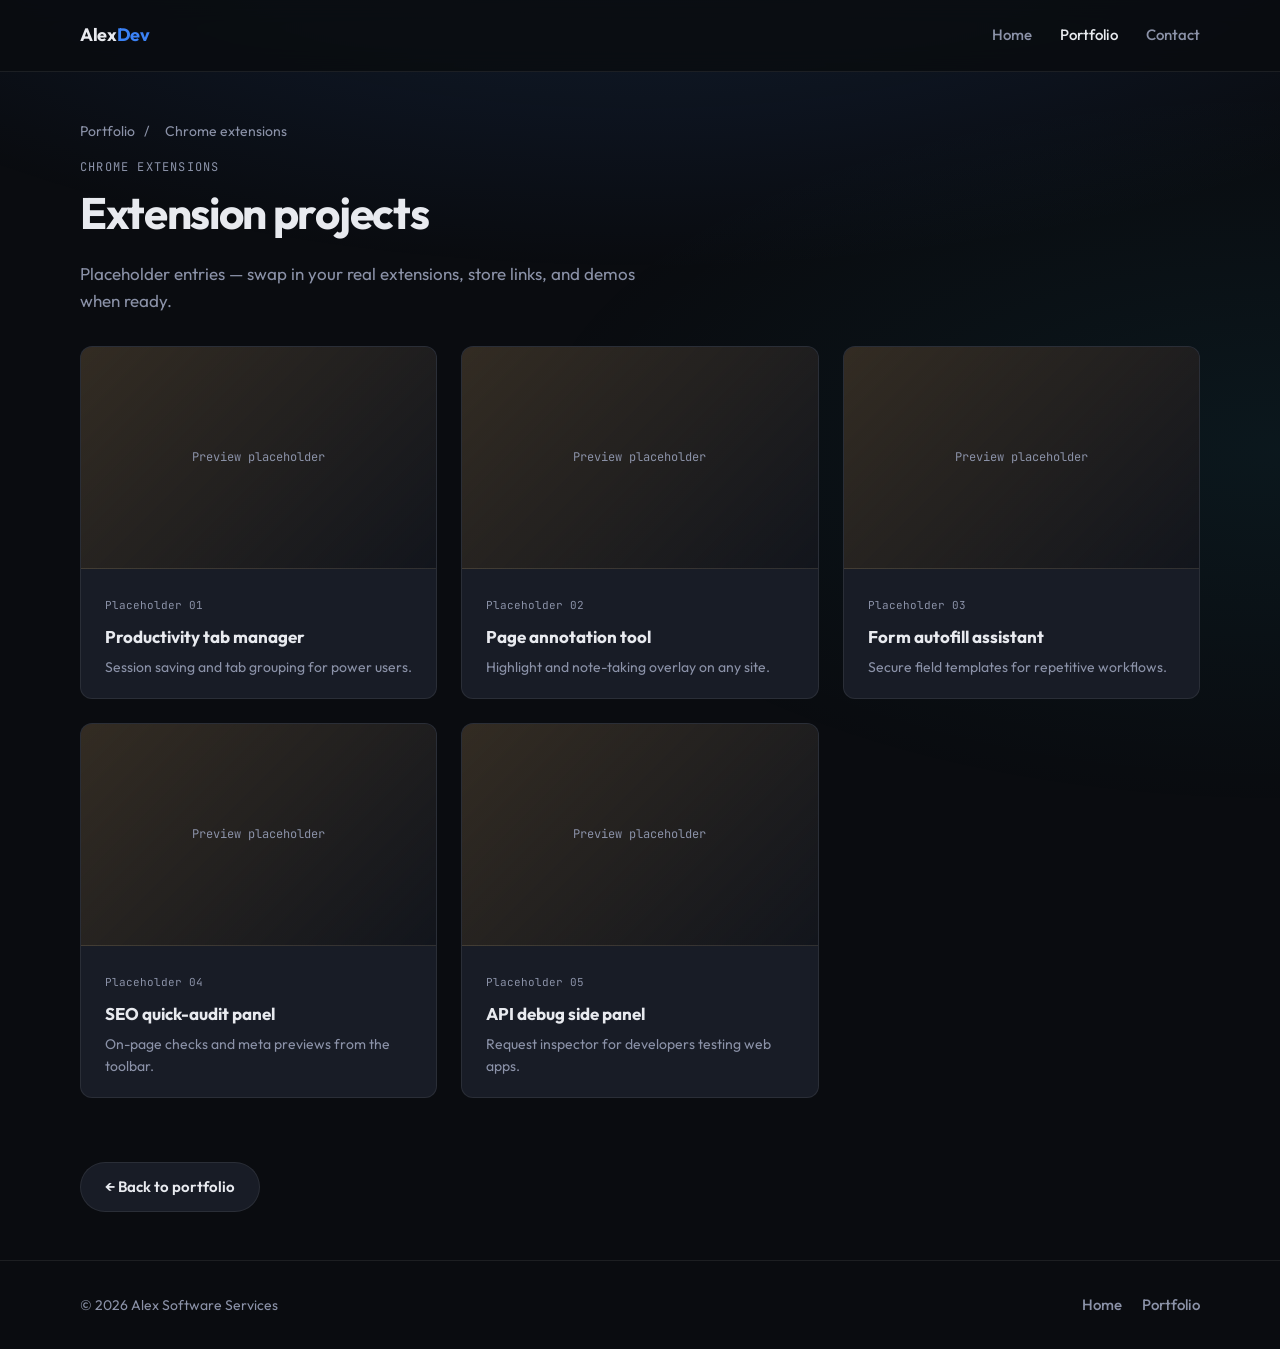
==== portfolio/extensions.html @ 7c5e267d "Add static marketing site for GitHub Pages deployment. Home, portfolio hub, and category galleries p" ====
<!DOCTYPE html>
<html lang="en">
<head>
  <meta charset="UTF-8">
  <meta name="viewport" content="width=device-width, initial-scale=1.0">
  <meta name="description" content="Chrome extension portfolio — Alex Software Services.">
  <title>Chrome Extension Portfolio | Alex Software Services</title>
  <link rel="preconnect" href="https://fonts.googleapis.com">
  <link rel="preconnect" href="https://fonts.gstatic.com" crossorigin>
  <link href="https://fonts.googleapis.com/css2?family=JetBrains+Mono:wght@400;500&family=Outfit:wght@400;500;600;700&display=swap" rel="stylesheet">
  <link rel="stylesheet" href="../css/styles.css">
</head>
<body data-page="portfolio">
  <header class="site-header">
    <div class="container">
      <a href="../" class="logo">Alex<span>Dev</span></a>
      <nav class="nav" aria-label="Main">
        <a href="../" data-nav="home">Home</a>
        <a href="../portfolio.html" data-nav="portfolio">Portfolio</a>
        <a href="../index.html#contact" class="hide-mobile">Contact</a>
      </nav>
    </div>
  </header>

  <main>
    <header class="page-header">
      <div class="container">
        <nav class="breadcrumb" aria-label="Breadcrumb">
          <a href="../portfolio.html">Portfolio</a>
          <span>/</span>
          <span aria-current="page">Chrome extensions</span>
        </nav>
        <p class="section-label">Chrome extensions</p>
        <h1>Extension projects</h1>
        <p>Placeholder entries — swap in your real extensions, store links, and demos when ready.</p>
      </div>
    </header>

    <section class="container portfolio-grid">
      <article class="project-card extensions">
        <div class="project-thumb">Preview placeholder</div>
        <div class="project-body">
          <span class="project-tag">Placeholder 01</span>
          <h3>Productivity tab manager</h3>
          <p>Session saving and tab grouping for power users.</p>
        </div>
      </article>
      <article class="project-card extensions">
        <div class="project-thumb">Preview placeholder</div>
        <div class="project-body">
          <span class="project-tag">Placeholder 02</span>
          <h3>Page annotation tool</h3>
          <p>Highlight and note-taking overlay on any site.</p>
        </div>
      </article>
      <article class="project-card extensions">
        <div class="project-thumb">Preview placeholder</div>
        <div class="project-body">
          <span class="project-tag">Placeholder 03</span>
          <h3>Form autofill assistant</h3>
          <p>Secure field templates for repetitive workflows.</p>
        </div>
      </article>
      <article class="project-card extensions">
        <div class="project-thumb">Preview placeholder</div>
        <div class="project-body">
          <span class="project-tag">Placeholder 04</span>
          <h3>SEO quick-audit panel</h3>
          <p>On-page checks and meta previews from the toolbar.</p>
        </div>
      </article>
      <article class="project-card extensions">
        <div class="project-thumb">Preview placeholder</div>
        <div class="project-body">
          <span class="project-tag">Placeholder 05</span>
          <h3>API debug side panel</h3>
          <p>Request inspector for developers testing web apps.</p>
        </div>
      </article>
    </section>

    <div class="container" style="padding-bottom: 3rem;">
      <a href="../portfolio.html" class="btn btn-secondary">← Back to portfolio</a>
    </div>
  </main>

  <footer class="site-footer">
    <div class="container">
      <p>© <span id="year"></span> Alex Software Services</p>
      <nav class="nav" aria-label="Footer">
        <a href="../">Home</a>
        <a href="../portfolio.html">Portfolio</a>
      </nav>
    </div>
  </footer>

  <script>
    document.getElementById("year").textContent = new Date().getFullYear();
  </script>
  <script src="../js/main.js"></script>
</body>
</html>
---- css/styles.css ----
/* Alex Software Services — GitHub Pages static site */

:root {
  --bg: #0a0c10;
  --bg-elevated: #12151c;
  --bg-card: #181c26;
  --border: rgba(255, 255, 255, 0.08);
  --text: #e8eaef;
  --text-muted: #8b92a8;
  --accent: #3b82f6;
  --accent-soft: rgba(59, 130, 246, 0.15);
  --accent-2: #22d3ee;
  --chrome: #f59e0b;
  --chrome-soft: rgba(245, 158, 11, 0.12);
  --radius: 12px;
  --radius-lg: 20px;
  --font-sans: "Outfit", system-ui, sans-serif;
  --font-mono: "JetBrains Mono", ui-monospace, monospace;
  --max-width: 1120px;
  --header-h: 72px;
}

*,
*::before,
*::after {
  box-sizing: border-box;
}

html {
  scroll-behavior: smooth;
}

body {
  margin: 0;
  font-family: var(--font-sans);
  font-size: 1.0625rem;
  line-height: 1.6;
  color: var(--text);
  background: var(--bg);
  min-height: 100vh;
}

body::before {
  content: "";
  position: fixed;
  inset: 0;
  background:
    radial-gradient(ellipse 80% 50% at 50% -20%, rgba(59, 130, 246, 0.18), transparent),
    radial-gradient(ellipse 60% 40% at 100% 50%, rgba(34, 211, 238, 0.06), transparent);
  pointer-events: none;
  z-index: -1;
}

img {
  max-width: 100%;
  height: auto;
  display: block;
}

a {
  color: var(--accent-2);
  text-decoration: none;
  transition: color 0.2s ease;
}

a:hover {
  color: #fff;
}

.container {
  width: min(100% - 2rem, var(--max-width));
  margin-inline: auto;
}

/* Header */
.site-header {
  position: sticky;
  top: 0;
  z-index: 100;
  height: var(--header-h);
  display: flex;
  align-items: center;
  border-bottom: 1px solid var(--border);
  background: rgba(10, 12, 16, 0.85);
  backdrop-filter: blur(12px);
}

.site-header .container {
  display: flex;
  align-items: center;
  justify-content: space-between;
  gap: 1.5rem;
}

.logo {
  font-weight: 700;
  font-size: 1.125rem;
  color: var(--text);
  letter-spacing: -0.02em;
}

.logo span {
  color: var(--accent);
}

.nav {
  display: flex;
  align-items: center;
  gap: 1.75rem;
}

.nav a {
  color: var(--text-muted);
  font-size: 0.9375rem;
  font-weight: 500;
}

.nav a:hover,
.nav a.active {
  color: var(--text);
}

/* Buttons */
.btn {
  display: inline-flex;
  align-items: center;
  justify-content: center;
  gap: 0.5rem;
  padding: 0.75rem 1.5rem;
  font-family: inherit;
  font-size: 0.9375rem;
  font-weight: 600;
  border-radius: 999px;
  border: none;
  cursor: pointer;
  transition: transform 0.15s ease, box-shadow 0.2s ease, background 0.2s ease;
  text-decoration: none;
}

.btn-primary {
  background: linear-gradient(135deg, var(--accent), #2563eb);
  color: #fff;
  box-shadow: 0 4px 24px rgba(59, 130, 246, 0.35);
}

.btn-primary:hover {
  color: #fff;
  transform: translateY(-1px);
  box-shadow: 0 8px 32px rgba(59, 130, 246, 0.45);
}

.btn-secondary {
  background: var(--bg-card);
  color: var(--text);
  border: 1px solid var(--border);
}

.btn-secondary:hover {
  color: var(--text);
  border-color: rgba(255, 255, 255, 0.2);
  background: var(--bg-elevated);
}

.btn-ghost {
  background: transparent;
  color: var(--text-muted);
  border: 1px solid var(--border);
}

.btn-ghost:hover {
  color: var(--text);
  border-color: rgba(255, 255, 255, 0.18);
}

/* Hero */
.hero {
  padding: 4rem 0 5rem;
}

.hero-grid {
  display: grid;
  gap: 3rem;
  align-items: center;
}

@media (min-width: 900px) {
  .hero-grid {
    grid-template-columns: 1fr auto;
    gap: 4rem;
  }
}

.eyebrow {
  display: inline-flex;
  align-items: center;
  gap: 0.5rem;
  font-family: var(--font-mono);
  font-size: 0.8125rem;
  color: var(--accent-2);
  text-transform: uppercase;
  letter-spacing: 0.08em;
  margin-bottom: 1.25rem;
}

.eyebrow::before {
  content: "";
  width: 8px;
  height: 8px;
  border-radius: 50%;
  background: var(--accent-2);
  box-shadow: 0 0 12px var(--accent-2);
}

.hero h1 {
  font-size: clamp(2.25rem, 5vw, 3.25rem);
  font-weight: 700;
  line-height: 1.15;
  letter-spacing: -0.03em;
  margin: 0 0 1.25rem;
}

.hero h1 .highlight {
  background: linear-gradient(135deg, var(--accent), var(--accent-2));
  -webkit-background-clip: text;
  -webkit-text-fill-color: transparent;
  background-clip: text;
}

.hero-lead {
  font-size: 1.2rem;
  color: var(--text-muted);
  max-width: 36rem;
  margin: 0 0 2rem;
}

.hero-actions {
  display: flex;
  flex-wrap: wrap;
  gap: 1rem;
}

.hero-photo {
  width: min(280px, 100%);
  aspect-ratio: 1;
  border-radius: var(--radius-lg);
  object-fit: cover;
  border: 2px solid var(--border);
  box-shadow: 0 24px 64px rgba(0, 0, 0, 0.4);
}

/* Problem / solution blocks */
.section {
  padding: 4rem 0;
}

.section-label {
  font-family: var(--font-mono);
  font-size: 0.75rem;
  color: var(--accent);
  text-transform: uppercase;
  letter-spacing: 0.1em;
  margin-bottom: 0.75rem;
}

.section h2 {
  font-size: clamp(1.75rem, 3vw, 2.25rem);
  font-weight: 700;
  letter-spacing: -0.02em;
  margin: 0 0 1rem;
}

.section-intro {
  color: var(--text-muted);
  max-width: 40rem;
  margin: 0 0 2.5rem;
}

.problem-grid {
  display: grid;
  gap: 1.25rem;
}

@media (min-width: 700px) {
  .problem-grid {
    grid-template-columns: repeat(2, 1fr);
  }
}

.problem-card {
  background: var(--bg-card);
  border: 1px solid var(--border);
  border-radius: var(--radius);
  padding: 1.5rem 1.75rem;
}

.problem-card h3 {
  font-size: 1.125rem;
  margin: 0 0 0.5rem;
  display: flex;
  align-items: center;
  gap: 0.5rem;
}

.problem-card p {
  margin: 0;
  color: var(--text-muted);
  font-size: 0.975rem;
}

.icon-badge {
  font-size: 1.25rem;
}

.solution-panel {
  background: linear-gradient(145deg, var(--bg-elevated), var(--bg-card));
  border: 1px solid var(--border);
  border-radius: var(--radius-lg);
  padding: 2.5rem;
  margin-top: 2rem;
}

.solution-panel h3 {
  font-size: 1.5rem;
  margin: 0 0 1rem;
}

.solution-panel p {
  color: var(--text-muted);
  margin: 0 0 1.5rem;
  max-width: 52rem;
}

.pill-list {
  display: flex;
  flex-wrap: wrap;
  gap: 0.5rem;
  list-style: none;
  padding: 0;
  margin: 0;
}

.pill-list li {
  font-size: 0.875rem;
  font-weight: 500;
  padding: 0.4rem 0.9rem;
  border-radius: 999px;
  background: var(--accent-soft);
  color: var(--accent-2);
  border: 1px solid rgba(59, 130, 246, 0.25);
}

/* Services */
.services-grid {
  display: grid;
  gap: 1.5rem;
}

@media (min-width: 700px) {
  .services-grid {
    grid-template-columns: repeat(2, 1fr);
  }
}

.service-card {
  background: var(--bg-card);
  border: 1px solid var(--border);
  border-radius: var(--radius-lg);
  padding: 2rem;
  transition: border-color 0.2s ease, transform 0.2s ease;
}

.service-card:hover {
  border-color: rgba(59, 130, 246, 0.35);
  transform: translateY(-2px);
}

.service-card.chrome:hover {
  border-color: rgba(245, 158, 11, 0.35);
}

.service-card .tag {
  font-family: var(--font-mono);
  font-size: 0.6875rem;
  text-transform: uppercase;
  letter-spacing: 0.08em;
  color: var(--accent);
  margin-bottom: 0.75rem;
}

.service-card.chrome .tag {
  color: var(--chrome);
}

.service-card h3 {
  font-size: 1.35rem;
  margin: 0 0 0.75rem;
}

.service-card p {
  color: var(--text-muted);
  margin: 0 0 1.25rem;
  font-size: 0.975rem;
}

/* CTA band */
.cta-band {
  text-align: center;
  padding: 4rem 2rem;
  background: var(--bg-elevated);
  border: 1px solid var(--border);
  border-radius: var(--radius-lg);
  margin: 2rem 0 4rem;
}

.cta-band h2 {
  font-size: clamp(1.5rem, 3vw, 2rem);
  margin: 0 0 0.75rem;
}

.cta-band p {
  color: var(--text-muted);
  margin: 0 0 1.75rem;
  max-width: 32rem;
  margin-inline: auto;
}

/* Portfolio hub */
.page-header {
  padding: 3rem 0 2rem;
}

.page-header h1 {
  font-size: clamp(2rem, 4vw, 2.75rem);
  font-weight: 700;
  letter-spacing: -0.03em;
  margin: 0 0 0.75rem;
}

.page-header p {
  color: var(--text-muted);
  margin: 0;
  max-width: 36rem;
}

.category-grid {
  display: grid;
  gap: 1.5rem;
  padding: 2rem 0 4rem;
}

@media (min-width: 700px) {
  .category-grid {
    grid-template-columns: repeat(2, 1fr);
  }
}

.category-card {
  display: flex;
  flex-direction: column;
  background: var(--bg-card);
  border: 1px solid var(--border);
  border-radius: var(--radius-lg);
  padding: 2.25rem;
  color: inherit;
  transition: border-color 0.2s ease, transform 0.2s ease, box-shadow 0.2s ease;
}

.category-card:hover {
  color: inherit;
  transform: translateY(-3px);
  box-shadow: 0 16px 48px rgba(0, 0, 0, 0.25);
}

.category-card.websites:hover {
  border-color: rgba(59, 130, 246, 0.4);
}

.category-card.extensions:hover {
  border-color: rgba(245, 158, 11, 0.4);
}

.category-card .icon {
  font-size: 2.5rem;
  margin-bottom: 1rem;
}

.category-card h2 {
  font-size: 1.5rem;
  margin: 0 0 0.5rem;
}

.category-card p {
  color: var(--text-muted);
  margin: 0 0 1.5rem;
  flex: 1;
}

.category-card .arrow {
  font-weight: 600;
  font-size: 0.9375rem;
  color: var(--accent-2);
}

.category-card.extensions .arrow {
  color: var(--chrome);
}

/* Portfolio items grid */
.breadcrumb {
  font-size: 0.875rem;
  color: var(--text-muted);
  margin-bottom: 1rem;
}

.breadcrumb a {
  color: var(--text-muted);
}

.breadcrumb a:hover {
  color: var(--text);
}

.breadcrumb span {
  margin: 0 0.4rem;
}

.portfolio-grid {
  display: grid;
  gap: 1.5rem;
  padding-bottom: 4rem;
}

@media (min-width: 600px) {
  .portfolio-grid {
    grid-template-columns: repeat(2, 1fr);
  }
}

@media (min-width: 900px) {
  .portfolio-grid {
    grid-template-columns: repeat(3, 1fr);
  }
}

.project-card {
  background: var(--bg-card);
  border: 1px solid var(--border);
  border-radius: var(--radius);
  overflow: hidden;
  transition: border-color 0.2s ease;
}

.project-card:hover {
  border-color: rgba(255, 255, 255, 0.15);
}

.project-thumb {
  aspect-ratio: 16 / 10;
  background: linear-gradient(135deg, var(--bg-elevated), var(--bg));
  display: flex;
  align-items: center;
  justify-content: center;
  font-family: var(--font-mono);
  font-size: 0.75rem;
  color: var(--text-muted);
  border-bottom: 1px solid var(--border);
}

.project-card.websites .project-thumb {
  background: linear-gradient(135deg, rgba(59, 130, 246, 0.12), var(--bg-elevated));
}

.project-card.extensions .project-thumb {
  background: linear-gradient(135deg, rgba(245, 158, 11, 0.12), var(--bg-elevated));
}

.project-body {
  padding: 1.25rem 1.5rem;
}

.project-body h3 {
  font-size: 1.0625rem;
  margin: 0 0 0.35rem;
}

.project-body p {
  margin: 0;
  font-size: 0.875rem;
  color: var(--text-muted);
}

.project-tag {
  display: inline-block;
  font-family: var(--font-mono);
  font-size: 0.6875rem;
  color: var(--text-muted);
  margin-bottom: 0.5rem;
}

/* Footer */
.site-footer {
  border-top: 1px solid var(--border);
  padding: 2rem 0;
  margin-top: auto;
}

.site-footer .container {
  display: flex;
  flex-wrap: wrap;
  align-items: center;
  justify-content: space-between;
  gap: 1rem;
}

.site-footer p {
  margin: 0;
  font-size: 0.875rem;
  color: var(--text-muted);
}

.site-footer .nav {
  gap: 1.25rem;
}

/* Utilities */
.text-center {
  text-align: center;
}

.mt-0 {
  margin-top: 0;
}

.sr-only {
  position: absolute;
  width: 1px;
  height: 1px;
  padding: 0;
  margin: -1px;
  overflow: hidden;
  clip: rect(0, 0, 0, 0);
  border: 0;
}

@media (max-width: 640px) {
  .nav .hide-mobile {
    display: none;
  }

  .hero {
    padding-top: 2.5rem;
  }
}
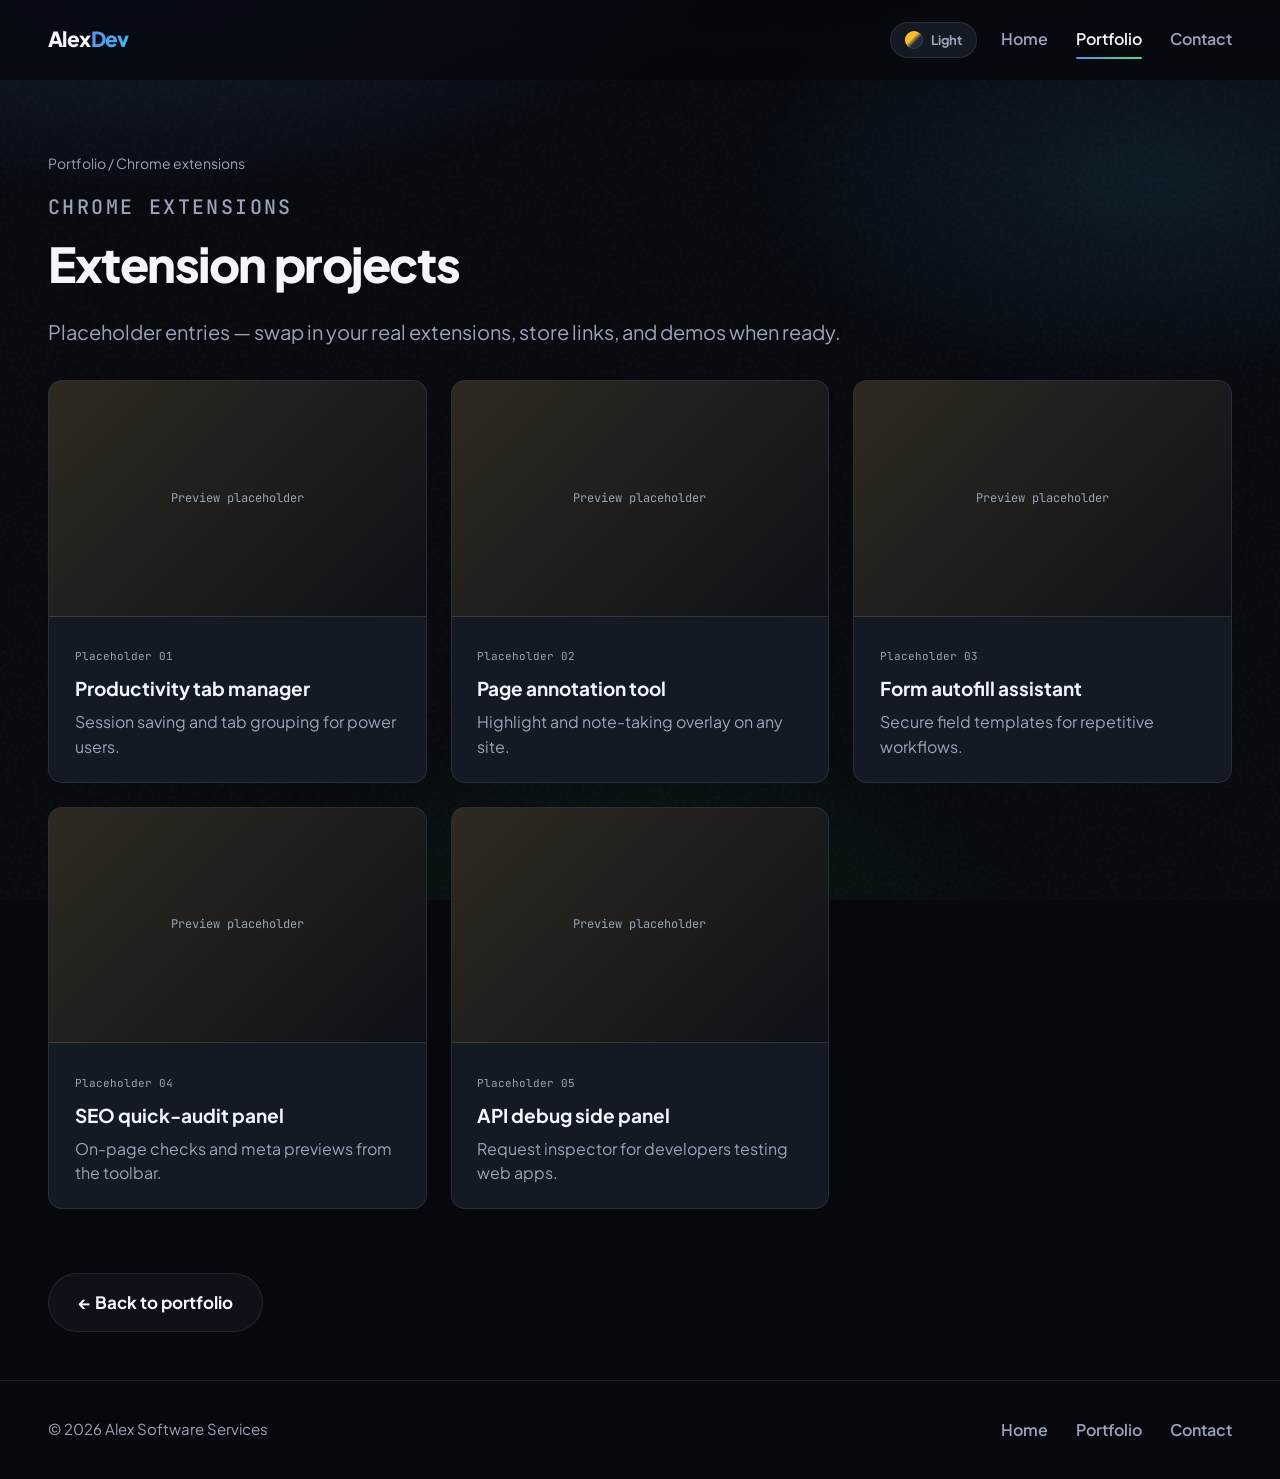
==== commit 7d810db9: "Add premium redesign, contact page, email modal, and theme toggle. Green contact CTAs open a copy-to" ====
--- a/portfolio/extensions.html
+++ b/portfolio/extensions.html
@@ -5,26 +5,38 @@
   <meta name="viewport" content="width=device-width, initial-scale=1.0">
   <meta name="description" content="Chrome extension portfolio — Alex Software Services.">
   <title>Chrome Extension Portfolio | Alex Software Services</title>
+  <script>
+    (function () {
+      var t = localStorage.getItem("alexdev-theme");
+      if (t) document.documentElement.setAttribute("data-theme", t);
+    })();
+  </script>
   <link rel="preconnect" href="https://fonts.googleapis.com">
   <link rel="preconnect" href="https://fonts.gstatic.com" crossorigin>
-  <link href="https://fonts.googleapis.com/css2?family=JetBrains+Mono:wght@400;500&family=Outfit:wght@400;500;600;700&display=swap" rel="stylesheet">
+  <link href="https://fonts.googleapis.com/css2?family=JetBrains+Mono:wght@400;500&family=Plus+Jakarta+Sans:wght@400;500;600;700;800&display=swap" rel="stylesheet">
   <link rel="stylesheet" href="../css/styles.css">
 </head>
 <body data-page="portfolio">
   <header class="site-header">
-    <div class="container">
+    <div class="container header-inner">
       <a href="../" class="logo">Alex<span>Dev</span></a>
-      <nav class="nav" aria-label="Main">
-        <a href="../" data-nav="home">Home</a>
-        <a href="../portfolio.html" data-nav="portfolio">Portfolio</a>
-        <a href="../index.html#contact" class="hide-mobile">Contact</a>
-      </nav>
+      <div class="header-actions">
+        <button type="button" class="theme-toggle" aria-label="Toggle light or dark mode" aria-pressed="false">
+          <span class="theme-toggle-icon" aria-hidden="true"></span>
+          <span class="theme-toggle-label">Light</span>
+        </button>
+        <nav class="nav" aria-label="Main">
+          <a href="../" data-nav="home">Home</a>
+          <a href="../portfolio.html" data-nav="portfolio">Portfolio</a>
+          <a href="../contact.html" data-nav="contact">Contact</a>
+        </nav>
+      </div>
     </div>
   </header>
 
   <main>
     <header class="page-header">
-      <div class="container">
+      <div class="container reveal">
         <nav class="breadcrumb" aria-label="Breadcrumb">
           <a href="../portfolio.html">Portfolio</a>
           <span>/</span>
@@ -37,7 +49,7 @@
     </header>
 
     <section class="container portfolio-grid">
-      <article class="project-card extensions">
+      <article class="project-card extensions reveal">
         <div class="project-thumb">Preview placeholder</div>
         <div class="project-body">
           <span class="project-tag">Placeholder 01</span>
@@ -45,7 +57,7 @@
           <p>Session saving and tab grouping for power users.</p>
         </div>
       </article>
-      <article class="project-card extensions">
+      <article class="project-card extensions reveal reveal-delay-1">
         <div class="project-thumb">Preview placeholder</div>
         <div class="project-body">
           <span class="project-tag">Placeholder 02</span>
@@ -53,7 +65,7 @@
           <p>Highlight and note-taking overlay on any site.</p>
         </div>
       </article>
-      <article class="project-card extensions">
+      <article class="project-card extensions reveal reveal-delay-1">
         <div class="project-thumb">Preview placeholder</div>
         <div class="project-body">
           <span class="project-tag">Placeholder 03</span>
@@ -61,7 +73,7 @@
           <p>Secure field templates for repetitive workflows.</p>
         </div>
       </article>
-      <article class="project-card extensions">
+      <article class="project-card extensions reveal reveal-delay-2">
         <div class="project-thumb">Preview placeholder</div>
         <div class="project-body">
           <span class="project-tag">Placeholder 04</span>
@@ -69,7 +81,7 @@
           <p>On-page checks and meta previews from the toolbar.</p>
         </div>
       </article>
-      <article class="project-card extensions">
+      <article class="project-card extensions reveal reveal-delay-2">
         <div class="project-thumb">Preview placeholder</div>
         <div class="project-body">
           <span class="project-tag">Placeholder 05</span>
@@ -80,7 +92,7 @@
     </section>
 
     <div class="container" style="padding-bottom: 3rem;">
-      <a href="../portfolio.html" class="btn btn-secondary">← Back to portfolio</a>
+      <a href="../portfolio.html" class="btn btn-secondary reveal">← Back to portfolio</a>
     </div>
   </main>
 
@@ -90,13 +102,29 @@
       <nav class="nav" aria-label="Footer">
         <a href="../">Home</a>
         <a href="../portfolio.html">Portfolio</a>
+        <a href="../contact.html">Contact</a>
       </nav>
     </div>
   </footer>
+
+  <div id="email-modal" class="modal" aria-hidden="true" role="dialog" aria-labelledby="modal-title">
+    <div class="modal-backdrop" data-close-modal></div>
+    <div class="modal-dialog">
+      <button type="button" class="modal-close" data-close-modal aria-label="Close">×</button>
+      <p class="modal-eyebrow">Let's build</p>
+      <h2 id="modal-title" class="modal-title">Your email client is ready</h2>
+      <p class="modal-desc">Copy my address below or paste it into your favorite mail app.</p>
+      <div class="modal-email-row">
+        <span class="modal-email">hello@alexsoftwareservices.com</span>
+        <button type="button" class="btn btn-green modal-copy">Copy to clipboard</button>
+      </div>
+    </div>
+  </div>
 
   <script>
     document.getElementById("year").textContent = new Date().getFullYear();
   </script>
   <script src="../js/main.js"></script>
+  <script src="../js/site.js"></script>
 </body>
 </html>
--- a/css/styles.css
+++ b/css/styles.css
@@ -1,23 +1,71 @@
-/* Alex Software Services — GitHub Pages static site */
-
-:root {
-  --bg: #0a0c10;
-  --bg-elevated: #12151c;
-  --bg-card: #181c26;
-  --border: rgba(255, 255, 255, 0.08);
-  --text: #e8eaef;
-  --text-muted: #8b92a8;
-  --accent: #3b82f6;
-  --accent-soft: rgba(59, 130, 246, 0.15);
-  --accent-2: #22d3ee;
+/* Alex Software Services — premium static site */
+
+/* —— Dark theme (default) —— */
+:root,
+[data-theme="dark"] {
+  --bg: #06080d;
+  --bg-elevated: #0e1118;
+  --bg-card: #141a24;
+  --bg-card-hover: #1a2230;
+  --border: rgba(255, 255, 255, 0.09);
+  --border-strong: rgba(255, 255, 255, 0.14);
+  --text: #f4f6fb;
+  --text-muted: #9aa3b8;
+  --accent: #5b8def;
+  --accent-2: #38bdf8;
+  --accent-soft: rgba(91, 141, 239, 0.14);
   --chrome: #f59e0b;
   --chrome-soft: rgba(245, 158, 11, 0.12);
-  --radius: 12px;
-  --radius-lg: 20px;
-  --font-sans: "Outfit", system-ui, sans-serif;
+  --green: #22c55e;
+  --green-bright: #4ade80;
+  --green-dark: #14532d;
+  --green-glow: rgba(34, 197, 94, 0.45);
+  --shadow: rgba(0, 0, 0, 0.5);
+  --header-bg: rgba(6, 8, 13, 0.82);
+  --mesh-1: rgba(91, 141, 239, 0.2);
+  --mesh-2: rgba(34, 197, 94, 0.08);
+  --mesh-3: rgba(56, 189, 248, 0.1);
+  --grain-opacity: 0.04;
+}
+
+/* —— Light theme —— */
+[data-theme="light"] {
+  --bg: #f6f8fc;
+  --bg-elevated: #ffffff;
+  --bg-card: #ffffff;
+  --bg-card-hover: #f0f4fa;
+  --border: rgba(15, 23, 42, 0.1);
+  --border-strong: rgba(15, 23, 42, 0.16);
+  --text: #0f172a;
+  --text-muted: #475569;
+  --accent: #2563eb;
+  --accent-2: #0284c7;
+  --accent-soft: rgba(37, 99, 235, 0.1);
+  --chrome: #d97706;
+  --chrome-soft: rgba(217, 119, 6, 0.1);
+  --green: #16a34a;
+  --green-bright: #22c55e;
+  --green-dark: #052e16;
+  --green-glow: rgba(22, 163, 74, 0.35);
+  --shadow: rgba(15, 23, 42, 0.12);
+  --header-bg: rgba(246, 248, 252, 0.88);
+  --mesh-1: rgba(37, 99, 235, 0.12);
+  --mesh-2: rgba(22, 163, 74, 0.08);
+  --mesh-3: rgba(2, 132, 199, 0.08);
+  --grain-opacity: 0.03;
+}
+
+:root {
+  --radius: 14px;
+  --radius-lg: 22px;
+  --radius-xl: 28px;
+  --font-sans: "Plus Jakarta Sans", system-ui, sans-serif;
   --font-mono: "JetBrains Mono", ui-monospace, monospace;
-  --max-width: 1120px;
-  --header-h: 72px;
+  --page-padding: clamp(1.25rem, 4vw, 3rem);
+  --max-width: 1440px;
+  --header-h: 80px;
+  --ease-out: cubic-bezier(0.22, 1, 0.36, 1);
+  --ease-spring: cubic-bezier(0.34, 1.56, 0.64, 1);
 }
 
 *,
@@ -33,20 +81,34 @@
 body {
   margin: 0;
   font-family: var(--font-sans);
-  font-size: 1.0625rem;
-  line-height: 1.6;
+  font-size: 1.125rem;
+  line-height: 1.65;
   color: var(--text);
   background: var(--bg);
   min-height: 100vh;
-}
-
+  transition: background 0.4s ease, color 0.4s ease;
+}
+
+/* Ambient background */
 body::before {
   content: "";
   position: fixed;
   inset: 0;
   background:
-    radial-gradient(ellipse 80% 50% at 50% -20%, rgba(59, 130, 246, 0.18), transparent),
-    radial-gradient(ellipse 60% 40% at 100% 50%, rgba(34, 211, 238, 0.06), transparent);
+    radial-gradient(ellipse 90% 60% at 10% -10%, var(--mesh-1), transparent 55%),
+    radial-gradient(ellipse 70% 50% at 90% 20%, var(--mesh-3), transparent 50%),
+    radial-gradient(ellipse 60% 40% at 50% 100%, var(--mesh-2), transparent 55%);
+  pointer-events: none;
+  z-index: -2;
+  transition: opacity 0.4s ease;
+}
+
+body::after {
+  content: "";
+  position: fixed;
+  inset: 0;
+  opacity: var(--grain-opacity);
+  background-image: url("data:image/svg+xml,%3Csvg viewBox='0 0 256 256' xmlns='http://www.w3.org/2000/svg'%3E%3Cfilter id='n'%3E%3CfeTurbulence type='fractalNoise' baseFrequency='0.9' numOctaves='4' stitchTiles='stitch'/%3E%3C/filter%3E%3Crect width='100%25' height='100%25' filter='url(%23n)'/%3E%3C/svg%3E");
   pointer-events: none;
   z-index: -1;
 }
@@ -64,55 +126,97 @@
 }
 
 a:hover {
-  color: #fff;
+  color: var(--accent);
 }
 
 .container {
-  width: min(100% - 2rem, var(--max-width));
+  width: 100%;
+  max-width: var(--max-width);
   margin-inline: auto;
-}
-
-/* Header */
+  padding-inline: var(--page-padding);
+}
+
+main {
+  width: 100%;
+}
+
+/* —— Header —— */
 .site-header {
   position: sticky;
   top: 0;
-  z-index: 100;
+  z-index: 200;
   height: var(--header-h);
   display: flex;
   align-items: center;
-  border-bottom: 1px solid var(--border);
-  background: rgba(10, 12, 16, 0.85);
-  backdrop-filter: blur(12px);
-}
-
-.site-header .container {
+  border-bottom: 1px solid transparent;
+  background: var(--header-bg);
+  backdrop-filter: blur(16px) saturate(1.2);
+  transition: border-color 0.3s ease, box-shadow 0.3s ease, background 0.4s ease;
+}
+
+.site-header.is-scrolled {
+  border-color: var(--border);
+  box-shadow: 0 8px 32px var(--shadow);
+}
+
+.header-inner {
   display: flex;
   align-items: center;
   justify-content: space-between;
   gap: 1.5rem;
+  width: 100%;
 }
 
 .logo {
-  font-weight: 700;
-  font-size: 1.125rem;
+  font-weight: 800;
+  font-size: 1.3rem;
   color: var(--text);
-  letter-spacing: -0.02em;
+  letter-spacing: -0.03em;
+  transition: transform 0.3s var(--ease-out);
+}
+
+.logo:hover {
+  color: var(--text);
+  transform: scale(1.02);
 }
 
 .logo span {
-  color: var(--accent);
+  background: linear-gradient(135deg, var(--accent), var(--accent-2));
+  -webkit-background-clip: text;
+  -webkit-text-fill-color: transparent;
+  background-clip: text;
+}
+
+.header-actions {
+  display: flex;
+  align-items: center;
+  gap: clamp(0.75rem, 2vw, 1.5rem);
 }
 
 .nav {
   display: flex;
   align-items: center;
-  gap: 1.75rem;
+  gap: clamp(1rem, 2.5vw, 1.75rem);
 }
 
 .nav a {
   color: var(--text-muted);
-  font-size: 0.9375rem;
-  font-weight: 500;
+  font-size: 1rem;
+  font-weight: 600;
+  position: relative;
+  padding: 0.25rem 0;
+}
+
+.nav a::after {
+  content: "";
+  position: absolute;
+  left: 0;
+  bottom: -2px;
+  width: 0;
+  height: 2px;
+  background: linear-gradient(90deg, var(--accent), var(--green-bright));
+  border-radius: 2px;
+  transition: width 0.3s var(--ease-out);
 }
 
 .nav a:hover,
@@ -120,45 +224,132 @@
   color: var(--text);
 }
 
-/* Buttons */
+.nav a:hover::after,
+.nav a.active::after {
+  width: 100%;
+}
+
+/* Theme toggle */
+.theme-toggle {
+  display: inline-flex;
+  align-items: center;
+  gap: 0.45rem;
+  padding: 0.5rem 0.9rem;
+  font-family: inherit;
+  font-size: 0.8125rem;
+  font-weight: 700;
+  color: var(--text-muted);
+  background: var(--bg-card);
+  border: 1px solid var(--border);
+  border-radius: 999px;
+  cursor: pointer;
+  transition: border-color 0.25s ease, color 0.25s ease, transform 0.25s var(--ease-out), box-shadow 0.25s ease;
+}
+
+.theme-toggle:hover {
+  color: var(--text);
+  border-color: var(--border-strong);
+  transform: translateY(-1px);
+  box-shadow: 0 4px 16px var(--shadow);
+}
+
+.theme-toggle-icon {
+  width: 18px;
+  height: 18px;
+  border-radius: 50%;
+  background: linear-gradient(135deg, #fbbf24 40%, #1e293b 60%);
+  box-shadow: inset 0 0 0 1px var(--border);
+}
+
+[data-theme="light"] .theme-toggle-icon {
+  background: linear-gradient(135deg, #fde68a 30%, #38bdf8 70%);
+}
+
+/* —— Buttons —— */
 .btn {
   display: inline-flex;
   align-items: center;
   justify-content: center;
   gap: 0.5rem;
-  padding: 0.75rem 1.5rem;
+  padding: 0.9rem 1.85rem;
   font-family: inherit;
-  font-size: 0.9375rem;
-  font-weight: 600;
+  font-size: 1.0625rem;
+  font-weight: 700;
   border-radius: 999px;
   border: none;
   cursor: pointer;
-  transition: transform 0.15s ease, box-shadow 0.2s ease, background 0.2s ease;
   text-decoration: none;
+  transition:
+    transform 0.25s var(--ease-out),
+    box-shadow 0.3s ease,
+    background 0.3s ease,
+    color 0.2s ease;
+}
+
+.btn:active {
+  transform: scale(0.98);
 }
 
 .btn-primary {
-  background: linear-gradient(135deg, var(--accent), #2563eb);
+  background: linear-gradient(135deg, var(--accent), #3b6fd4);
   color: #fff;
-  box-shadow: 0 4px 24px rgba(59, 130, 246, 0.35);
+  box-shadow: 0 4px 28px rgba(91, 141, 239, 0.4);
 }
 
 .btn-primary:hover {
   color: #fff;
-  transform: translateY(-1px);
-  box-shadow: 0 8px 32px rgba(59, 130, 246, 0.45);
+  transform: translateY(-2px);
+  box-shadow: 0 10px 40px rgba(91, 141, 239, 0.5);
+}
+
+.btn-green {
+  background: linear-gradient(135deg, var(--green-bright), var(--green));
+  color: var(--green-dark);
+  box-shadow: 0 4px 28px var(--green-glow);
+  position: relative;
+  overflow: hidden;
+}
+
+.btn-green::before {
+  content: "";
+  position: absolute;
+  inset: 0;
+  background: linear-gradient(
+    105deg,
+    transparent 40%,
+    rgba(255, 255, 255, 0.35) 50%,
+    transparent 60%
+  );
+  transform: translateX(-120%);
+  transition: transform 0.6s ease;
+}
+
+.btn-green:hover {
+  color: var(--green-dark);
+  transform: translateY(-2px);
+  box-shadow: 0 12px 44px var(--green-glow);
+}
+
+.btn-green:hover::before {
+  transform: translateX(120%);
+}
+
+.btn-lg {
+  padding: 1.1rem 2.25rem;
+  font-size: 1.15rem;
 }
 
 .btn-secondary {
-  background: var(--bg-card);
+  background: var(--bg-elevated);
   color: var(--text);
   border: 1px solid var(--border);
 }
 
 .btn-secondary:hover {
   color: var(--text);
-  border-color: rgba(255, 255, 255, 0.2);
-  background: var(--bg-elevated);
+  border-color: var(--border-strong);
+  transform: translateY(-2px);
+  box-shadow: 0 8px 24px var(--shadow);
 }
 
 .btn-ghost {
@@ -169,37 +360,91 @@
 
 .btn-ghost:hover {
   color: var(--text);
-  border-color: rgba(255, 255, 255, 0.18);
-}
-
-/* Hero */
+  border-color: var(--border-strong);
+  background: var(--bg-card);
+}
+
+/* —— Scroll reveal —— */
+.reveal {
+  opacity: 0;
+  transform: translateY(28px);
+  transition:
+    opacity 0.7s var(--ease-out),
+    transform 0.7s var(--ease-out);
+}
+
+.reveal.is-visible {
+  opacity: 1;
+  transform: translateY(0);
+}
+
+.reveal-delay-1 { transition-delay: 0.08s; }
+.reveal-delay-2 { transition-delay: 0.16s; }
+.reveal-delay-3 { transition-delay: 0.24s; }
+
+/* —— Hero —— */
 .hero {
-  padding: 4rem 0 5rem;
+  padding: clamp(2.5rem, 6vw, 5.5rem) 0 clamp(3rem, 7vw, 6.5rem);
+  position: relative;
 }
 
 .hero-grid {
   display: grid;
-  gap: 3rem;
-  align-items: center;
-}
-
-@media (min-width: 900px) {
+  gap: clamp(2rem, 4vw, 3.5rem);
+  align-items: center;
+  width: 100%;
+}
+
+@media (min-width: 768px) {
   .hero-grid {
-    grid-template-columns: 1fr auto;
-    gap: 4rem;
+    grid-template-columns: minmax(0, 1.15fr) minmax(280px, 0.85fr);
+    gap: clamp(2.5rem, 5vw, 4.5rem);
+  }
+}
+
+@media (min-width: 1100px) {
+  .hero-grid {
+    grid-template-columns: minmax(0, 1.2fr) minmax(320px, 0.75fr);
+  }
+}
+
+.hero-content {
+  min-width: 0;
+}
+
+.hero-media {
+  display: flex;
+  justify-content: center;
+  width: 100%;
+}
+
+@media (min-width: 768px) {
+  .hero-media {
+    justify-content: flex-end;
   }
 }
 
 .eyebrow {
   display: inline-flex;
   align-items: center;
-  gap: 0.5rem;
+  gap: 0.55rem;
   font-family: var(--font-mono);
-  font-size: 0.8125rem;
+  font-size: 0.875rem;
+  font-weight: 500;
   color: var(--accent-2);
   text-transform: uppercase;
-  letter-spacing: 0.08em;
-  margin-bottom: 1.25rem;
+  letter-spacing: 0.1em;
+  margin-bottom: 1.5rem;
+  padding: 0.35rem 0.85rem 0.35rem 0.5rem;
+  background: var(--accent-soft);
+  border: 1px solid rgba(91, 141, 239, 0.2);
+  border-radius: 999px;
+  animation: pulse-glow 3s ease-in-out infinite;
+}
+
+@keyframes pulse-glow {
+  0%, 100% { box-shadow: 0 0 0 0 transparent; }
+  50% { box-shadow: 0 0 20px rgba(91, 141, 239, 0.15); }
 }
 
 .eyebrow::before {
@@ -207,30 +452,36 @@
   width: 8px;
   height: 8px;
   border-radius: 50%;
-  background: var(--accent-2);
-  box-shadow: 0 0 12px var(--accent-2);
+  background: var(--green-bright);
+  box-shadow: 0 0 14px var(--green-bright);
+  animation: blink 2s ease-in-out infinite;
+}
+
+@keyframes blink {
+  0%, 100% { opacity: 1; }
+  50% { opacity: 0.5; }
 }
 
 .hero h1 {
-  font-size: clamp(2.25rem, 5vw, 3.25rem);
-  font-weight: 700;
-  line-height: 1.15;
-  letter-spacing: -0.03em;
-  margin: 0 0 1.25rem;
+  font-size: clamp(2.5rem, 4.5vw, 3.85rem);
+  font-weight: 800;
+  line-height: 1.1;
+  letter-spacing: -0.035em;
+  margin: 0 0 1.5rem;
 }
 
 .hero h1 .highlight {
-  background: linear-gradient(135deg, var(--accent), var(--accent-2));
+  background: linear-gradient(135deg, var(--accent-2), var(--green-bright));
   -webkit-background-clip: text;
   -webkit-text-fill-color: transparent;
   background-clip: text;
 }
 
 .hero-lead {
-  font-size: 1.2rem;
-  color: var(--text-muted);
-  max-width: 36rem;
-  margin: 0 0 2rem;
+  font-size: clamp(1.1875rem, 1.6vw, 1.4375rem);
+  line-height: 1.7;
+  color: var(--text-muted);
+  margin: 0 0 2.25rem;
 }
 
 .hero-actions {
@@ -239,39 +490,72 @@
   gap: 1rem;
 }
 
+.hero-photo-wrap {
+  position: relative;
+  width: 100%;
+  max-width: min(100%, 440px);
+}
+
+.hero-photo-wrap::before {
+  content: "";
+  position: absolute;
+  inset: -12%;
+  background: conic-gradient(from 180deg, var(--accent), var(--green-bright), var(--accent-2), var(--accent));
+  border-radius: var(--radius-xl);
+  opacity: 0.35;
+  filter: blur(28px);
+  animation: rotate-glow 12s linear infinite;
+  z-index: 0;
+}
+
+@keyframes rotate-glow {
+  to { transform: rotate(360deg); }
+}
+
 .hero-photo {
-  width: min(280px, 100%);
+  position: relative;
+  z-index: 1;
+  width: 100%;
   aspect-ratio: 1;
-  border-radius: var(--radius-lg);
+  border-radius: var(--radius-xl);
   object-fit: cover;
-  border: 2px solid var(--border);
-  box-shadow: 0 24px 64px rgba(0, 0, 0, 0.4);
-}
-
-/* Problem / solution blocks */
+  border: 2px solid var(--border-strong);
+  box-shadow: 0 32px 80px var(--shadow);
+  transition: transform 0.5s var(--ease-out);
+}
+
+.hero-photo-wrap:hover .hero-photo {
+  transform: scale(1.02) translateY(-4px);
+}
+
+/* —— Sections —— */
 .section {
-  padding: 4rem 0;
+  padding: clamp(3.5rem, 8vw, 5.5rem) 0;
 }
 
 .section-label {
   font-family: var(--font-mono);
-  font-size: 0.75rem;
+  font-size: 0.8125rem;
+  font-weight: 500;
   color: var(--accent);
   text-transform: uppercase;
-  letter-spacing: 0.1em;
+  letter-spacing: 0.12em;
   margin-bottom: 0.75rem;
 }
 
 .section h2 {
-  font-size: clamp(1.75rem, 3vw, 2.25rem);
-  font-weight: 700;
-  letter-spacing: -0.02em;
-  margin: 0 0 1rem;
+  font-size: clamp(2rem, 3.5vw, 2.85rem);
+  font-weight: 800;
+  letter-spacing: -0.03em;
+  margin: 0 0 1.25rem;
+  line-height: 1.15;
 }
 
 .section-intro {
-  color: var(--text-muted);
-  max-width: 40rem;
+  font-size: clamp(1.125rem, 1.4vw, 1.3125rem);
+  line-height: 1.7;
+  color: var(--text-muted);
+  max-width: 72ch;
   margin: 0 0 2.5rem;
 }
 
@@ -290,12 +574,25 @@
   background: var(--bg-card);
   border: 1px solid var(--border);
   border-radius: var(--radius);
-  padding: 1.5rem 1.75rem;
+  padding: 1.75rem 2rem;
+  transition:
+    transform 0.35s var(--ease-out),
+    border-color 0.3s ease,
+    box-shadow 0.35s ease,
+    background 0.3s ease;
+}
+
+.problem-card:hover {
+  transform: translateY(-4px);
+  border-color: var(--border-strong);
+  background: var(--bg-card-hover);
+  box-shadow: 0 20px 48px var(--shadow);
 }
 
 .problem-card h3 {
-  font-size: 1.125rem;
-  margin: 0 0 0.5rem;
+  font-size: 1.25rem;
+  font-weight: 700;
+  margin: 0 0 0.65rem;
   display: flex;
   align-items: center;
   gap: 0.5rem;
@@ -304,49 +601,66 @@
 .problem-card p {
   margin: 0;
   color: var(--text-muted);
-  font-size: 0.975rem;
-}
-
-.icon-badge {
-  font-size: 1.25rem;
+  font-size: 1.0625rem;
+  line-height: 1.65;
 }
 
 .solution-panel {
   background: linear-gradient(145deg, var(--bg-elevated), var(--bg-card));
   border: 1px solid var(--border);
-  border-radius: var(--radius-lg);
-  padding: 2.5rem;
+  border-radius: var(--radius-xl);
+  padding: clamp(2rem, 4vw, 3rem);
   margin-top: 2rem;
+  position: relative;
+  overflow: hidden;
+}
+
+.solution-panel::before {
+  content: "";
+  position: absolute;
+  top: 0;
+  left: 0;
+  right: 0;
+  height: 3px;
+  background: linear-gradient(90deg, var(--accent), var(--green-bright), var(--accent-2));
 }
 
 .solution-panel h3 {
-  font-size: 1.5rem;
+  font-size: clamp(1.375rem, 2vw, 1.85rem);
+  font-weight: 800;
   margin: 0 0 1rem;
+  line-height: 1.25;
 }
 
 .solution-panel p {
+  font-size: 1.125rem;
+  line-height: 1.7;
   color: var(--text-muted);
   margin: 0 0 1.5rem;
-  max-width: 52rem;
 }
 
 .pill-list {
   display: flex;
   flex-wrap: wrap;
-  gap: 0.5rem;
+  gap: 0.55rem;
   list-style: none;
   padding: 0;
   margin: 0;
 }
 
 .pill-list li {
-  font-size: 0.875rem;
-  font-weight: 500;
-  padding: 0.4rem 0.9rem;
+  font-size: 0.9375rem;
+  font-weight: 600;
+  padding: 0.45rem 1rem;
   border-radius: 999px;
   background: var(--accent-soft);
   color: var(--accent-2);
-  border: 1px solid rgba(59, 130, 246, 0.25);
+  border: 1px solid rgba(91, 141, 239, 0.22);
+  transition: transform 0.25s var(--ease-out);
+}
+
+.pill-list li:hover {
+  transform: translateY(-2px);
 }
 
 /* Services */
@@ -364,25 +678,29 @@
 .service-card {
   background: var(--bg-card);
   border: 1px solid var(--border);
-  border-radius: var(--radius-lg);
-  padding: 2rem;
-  transition: border-color 0.2s ease, transform 0.2s ease;
+  border-radius: var(--radius-xl);
+  padding: 2.25rem;
+  transition:
+    transform 0.4s var(--ease-out),
+    border-color 0.3s ease,
+    box-shadow 0.4s ease;
 }
 
 .service-card:hover {
-  border-color: rgba(59, 130, 246, 0.35);
-  transform: translateY(-2px);
+  transform: translateY(-6px);
+  border-color: rgba(91, 141, 239, 0.35);
+  box-shadow: 0 24px 56px var(--shadow);
 }
 
 .service-card.chrome:hover {
-  border-color: rgba(245, 158, 11, 0.35);
+  border-color: rgba(245, 158, 11, 0.4);
 }
 
 .service-card .tag {
   font-family: var(--font-mono);
   font-size: 0.6875rem;
   text-transform: uppercase;
-  letter-spacing: 0.08em;
+  letter-spacing: 0.1em;
   color: var(--accent);
   margin-bottom: 0.75rem;
 }
@@ -392,54 +710,99 @@
 }
 
 .service-card h3 {
-  font-size: 1.35rem;
+  font-size: 1.5rem;
+  font-weight: 800;
   margin: 0 0 0.75rem;
 }
 
 .service-card p {
   color: var(--text-muted);
-  margin: 0 0 1.25rem;
-  font-size: 0.975rem;
-}
-
-/* CTA band */
+  margin: 0 0 1.5rem;
+  font-size: 1.0625rem;
+  line-height: 1.65;
+}
+
+/* CTA */
 .cta-band {
   text-align: center;
-  padding: 4rem 2rem;
-  background: var(--bg-elevated);
+  padding: clamp(3rem, 6vw, 4.5rem) 2rem;
+  background: var(--bg-card);
   border: 1px solid var(--border);
-  border-radius: var(--radius-lg);
-  margin: 2rem 0 4rem;
+  border-radius: var(--radius-xl);
+  position: relative;
+  overflow: hidden;
+}
+
+.cta-band::after {
+  content: "";
+  position: absolute;
+  width: 300px;
+  height: 300px;
+  background: radial-gradient(circle, var(--green-glow), transparent 70%);
+  bottom: -150px;
+  right: -80px;
+  pointer-events: none;
 }
 
 .cta-band h2 {
-  font-size: clamp(1.5rem, 3vw, 2rem);
+  font-size: clamp(1.5rem, 3vw, 2.15rem);
+  font-weight: 800;
   margin: 0 0 0.75rem;
+  position: relative;
 }
 
 .cta-band p {
-  color: var(--text-muted);
-  margin: 0 0 1.75rem;
-  max-width: 32rem;
-  margin-inline: auto;
-}
-
-/* Portfolio hub */
+  font-size: 1.1875rem;
+  line-height: 1.7;
+  color: var(--text-muted);
+  margin: 0 auto 1.75rem;
+  max-width: 42rem;
+  position: relative;
+}
+
+.cta-band .btn {
+  position: relative;
+}
+
+/* Contact page */
+.contact-page {
+  min-height: calc(100vh - var(--header-h) - 120px);
+  display: flex;
+  align-items: center;
+  padding: clamp(4rem, 12vw, 8rem) 0;
+}
+
+.contact-page-inner {
+  text-align: center;
+  width: 100%;
+}
+
+.contact-headline {
+  font-size: clamp(2rem, 5vw, 3.25rem);
+  font-weight: 800;
+  letter-spacing: -0.03em;
+  margin: 0 0 2.5rem;
+  line-height: 1.2;
+}
+
+/* Portfolio */
 .page-header {
-  padding: 3rem 0 2rem;
+  padding: clamp(3rem, 6vw, 4.5rem) 0 2rem;
 }
 
 .page-header h1 {
-  font-size: clamp(2rem, 4vw, 2.75rem);
-  font-weight: 700;
+  font-size: clamp(2rem, 4vw, 3rem);
+  font-weight: 800;
   letter-spacing: -0.03em;
   margin: 0 0 0.75rem;
 }
 
 .page-header p {
+  font-size: 1.25rem;
+  line-height: 1.65;
   color: var(--text-muted);
   margin: 0;
-  max-width: 36rem;
+  max-width: 65ch;
 }
 
 .category-grid {
@@ -459,53 +822,54 @@
   flex-direction: column;
   background: var(--bg-card);
   border: 1px solid var(--border);
-  border-radius: var(--radius-lg);
-  padding: 2.25rem;
+  border-radius: var(--radius-xl);
+  padding: 2.5rem;
   color: inherit;
-  transition: border-color 0.2s ease, transform 0.2s ease, box-shadow 0.2s ease;
+  transition:
+    transform 0.4s var(--ease-out),
+    border-color 0.3s ease,
+    box-shadow 0.4s ease;
 }
 
 .category-card:hover {
   color: inherit;
-  transform: translateY(-3px);
-  box-shadow: 0 16px 48px rgba(0, 0, 0, 0.25);
+  transform: translateY(-6px) scale(1.01);
+  box-shadow: 0 28px 64px var(--shadow);
 }
 
 .category-card.websites:hover {
-  border-color: rgba(59, 130, 246, 0.4);
+  border-color: rgba(91, 141, 239, 0.45);
 }
 
 .category-card.extensions:hover {
-  border-color: rgba(245, 158, 11, 0.4);
+  border-color: rgba(245, 158, 11, 0.45);
 }
 
 .category-card .icon {
-  font-size: 2.5rem;
+  font-size: 2.75rem;
   margin-bottom: 1rem;
 }
 
 .category-card h2 {
-  font-size: 1.5rem;
+  font-size: 1.6rem;
+  font-weight: 800;
   margin: 0 0 0.5rem;
 }
 
 .category-card p {
+  font-size: 1.0625rem;
+  line-height: 1.65;
   color: var(--text-muted);
   margin: 0 0 1.5rem;
   flex: 1;
 }
 
 .category-card .arrow {
-  font-weight: 600;
-  font-size: 0.9375rem;
+  font-weight: 700;
+  font-size: 1rem;
   color: var(--accent-2);
 }
 
-.category-card.extensions .arrow {
-  color: var(--chrome);
-}
-
-/* Portfolio items grid */
 .breadcrumb {
   font-size: 0.875rem;
   color: var(--text-muted);
@@ -514,14 +878,6 @@
 
 .breadcrumb a {
   color: var(--text-muted);
-}
-
-.breadcrumb a:hover {
-  color: var(--text);
-}
-
-.breadcrumb span {
-  margin: 0 0.4rem;
 }
 
 .portfolio-grid {
@@ -547,11 +903,16 @@
   border: 1px solid var(--border);
   border-radius: var(--radius);
   overflow: hidden;
-  transition: border-color 0.2s ease;
+  transition:
+    transform 0.35s var(--ease-out),
+    border-color 0.3s ease,
+    box-shadow 0.35s ease;
 }
 
 .project-card:hover {
-  border-color: rgba(255, 255, 255, 0.15);
+  transform: translateY(-4px);
+  border-color: var(--border-strong);
+  box-shadow: 0 16px 40px var(--shadow);
 }
 
 .project-thumb {
@@ -567,25 +928,27 @@
 }
 
 .project-card.websites .project-thumb {
-  background: linear-gradient(135deg, rgba(59, 130, 246, 0.12), var(--bg-elevated));
+  background: linear-gradient(135deg, var(--accent-soft), var(--bg-elevated));
 }
 
 .project-card.extensions .project-thumb {
-  background: linear-gradient(135deg, rgba(245, 158, 11, 0.12), var(--bg-elevated));
+  background: linear-gradient(135deg, var(--chrome-soft), var(--bg-elevated));
 }
 
 .project-body {
-  padding: 1.25rem 1.5rem;
+  padding: 1.35rem 1.6rem;
 }
 
 .project-body h3 {
-  font-size: 1.0625rem;
+  font-size: 1.1875rem;
+  font-weight: 700;
   margin: 0 0 0.35rem;
 }
 
 .project-body p {
   margin: 0;
-  font-size: 0.875rem;
+  font-size: 1rem;
+  line-height: 1.55;
   color: var(--text-muted);
 }
 
@@ -602,6 +965,7 @@
   border-top: 1px solid var(--border);
   padding: 2rem 0;
   margin-top: auto;
+  transition: border-color 0.4s ease;
 }
 
 .site-footer .container {
@@ -614,23 +978,149 @@
 
 .site-footer p {
   margin: 0;
-  font-size: 0.875rem;
-  color: var(--text-muted);
-}
-
-.site-footer .nav {
-  gap: 1.25rem;
+  font-size: 0.9375rem;
+  color: var(--text-muted);
+}
+
+/* —— Email modal —— */
+.modal {
+  position: fixed;
+  inset: 0;
+  z-index: 500;
+  display: flex;
+  align-items: center;
+  justify-content: center;
+  padding: var(--page-padding);
+  pointer-events: none;
+  visibility: hidden;
+  opacity: 0;
+  transition: visibility 0.35s, opacity 0.35s ease;
+}
+
+.modal.is-open {
+  pointer-events: auto;
+  visibility: visible;
+  opacity: 1;
+}
+
+.modal-backdrop {
+  position: absolute;
+  inset: 0;
+  background: rgba(0, 0, 0, 0.65);
+  backdrop-filter: blur(8px);
+  opacity: 0;
+  transition: opacity 0.35s ease;
+}
+
+[data-theme="light"] .modal-backdrop {
+  background: rgba(15, 23, 42, 0.45);
+}
+
+.modal.is-open .modal-backdrop {
+  opacity: 1;
+}
+
+.modal-dialog {
+  position: relative;
+  width: min(100%, 520px);
+  background: var(--bg-card);
+  border: 1px solid var(--border-strong);
+  border-radius: var(--radius-xl);
+  padding: 2.25rem;
+  box-shadow: 0 40px 100px var(--shadow);
+  transform: scale(0.92) translateY(16px);
+  opacity: 0;
+  transition:
+    transform 0.45s var(--ease-spring),
+    opacity 0.35s ease;
+}
+
+.modal.is-open .modal-dialog {
+  transform: scale(1) translateY(0);
+  opacity: 1;
+}
+
+.modal-close {
+  position: absolute;
+  top: 1rem;
+  right: 1rem;
+  width: 40px;
+  height: 40px;
+  border: 1px solid var(--border);
+  border-radius: 50%;
+  background: var(--bg-elevated);
+  color: var(--text-muted);
+  font-size: 1.5rem;
+  line-height: 1;
+  cursor: pointer;
+  transition: color 0.2s ease, border-color 0.2s ease, transform 0.2s ease;
+}
+
+.modal-close:hover {
+  color: var(--text);
+  border-color: var(--border-strong);
+  transform: rotate(90deg);
+}
+
+.modal-eyebrow {
+  font-family: var(--font-mono);
+  font-size: 0.75rem;
+  text-transform: uppercase;
+  letter-spacing: 0.12em;
+  color: var(--green);
+  margin: 0 0 0.5rem;
+}
+
+.modal-title {
+  font-size: 1.65rem;
+  font-weight: 800;
+  margin: 0 0 0.5rem;
+  letter-spacing: -0.02em;
+}
+
+.modal-desc {
+  color: var(--text-muted);
+  margin: 0 0 1.5rem;
+  font-size: 1rem;
+}
+
+.modal-email-row {
+  display: flex;
+  flex-direction: column;
+  gap: 1rem;
+  padding: 1.25rem;
+  background: var(--bg-elevated);
+  border: 1px solid var(--border);
+  border-radius: var(--radius);
+}
+
+@media (min-width: 480px) {
+  .modal-email-row {
+    flex-direction: row;
+    align-items: center;
+    justify-content: space-between;
+  }
+}
+
+.modal-email {
+  font-family: var(--font-mono);
+  font-size: clamp(0.9rem, 2.5vw, 1.05rem);
+  font-weight: 500;
+  color: var(--text);
+  word-break: break-all;
+}
+
+.modal-copy {
+  flex-shrink: 0;
+  padding: 0.75rem 1.25rem;
+  font-size: 0.9375rem;
+}
+
+.modal-copy.is-copied {
+  background: linear-gradient(135deg, #86efac, var(--green));
 }
 
 /* Utilities */
-.text-center {
-  text-align: center;
-}
-
-.mt-0 {
-  margin-top: 0;
-}
-
 .sr-only {
   position: absolute;
   width: 1px;
@@ -642,8 +1132,14 @@
   border: 0;
 }
 
+@media (min-width: 1200px) {
+  .problem-grid {
+    gap: 1.5rem;
+  }
+}
+
 @media (max-width: 640px) {
-  .nav .hide-mobile {
+  .theme-toggle-label {
     display: none;
   }
 
@@ -651,3 +1147,18 @@
     padding-top: 2.5rem;
   }
 }
+
+@media (prefers-reduced-motion: reduce) {
+  *,
+  *::before,
+  *::after {
+    animation-duration: 0.01ms !important;
+    animation-iteration-count: 1 !important;
+    transition-duration: 0.01ms !important;
+  }
+
+  .reveal {
+    opacity: 1;
+    transform: none;
+  }
+}
